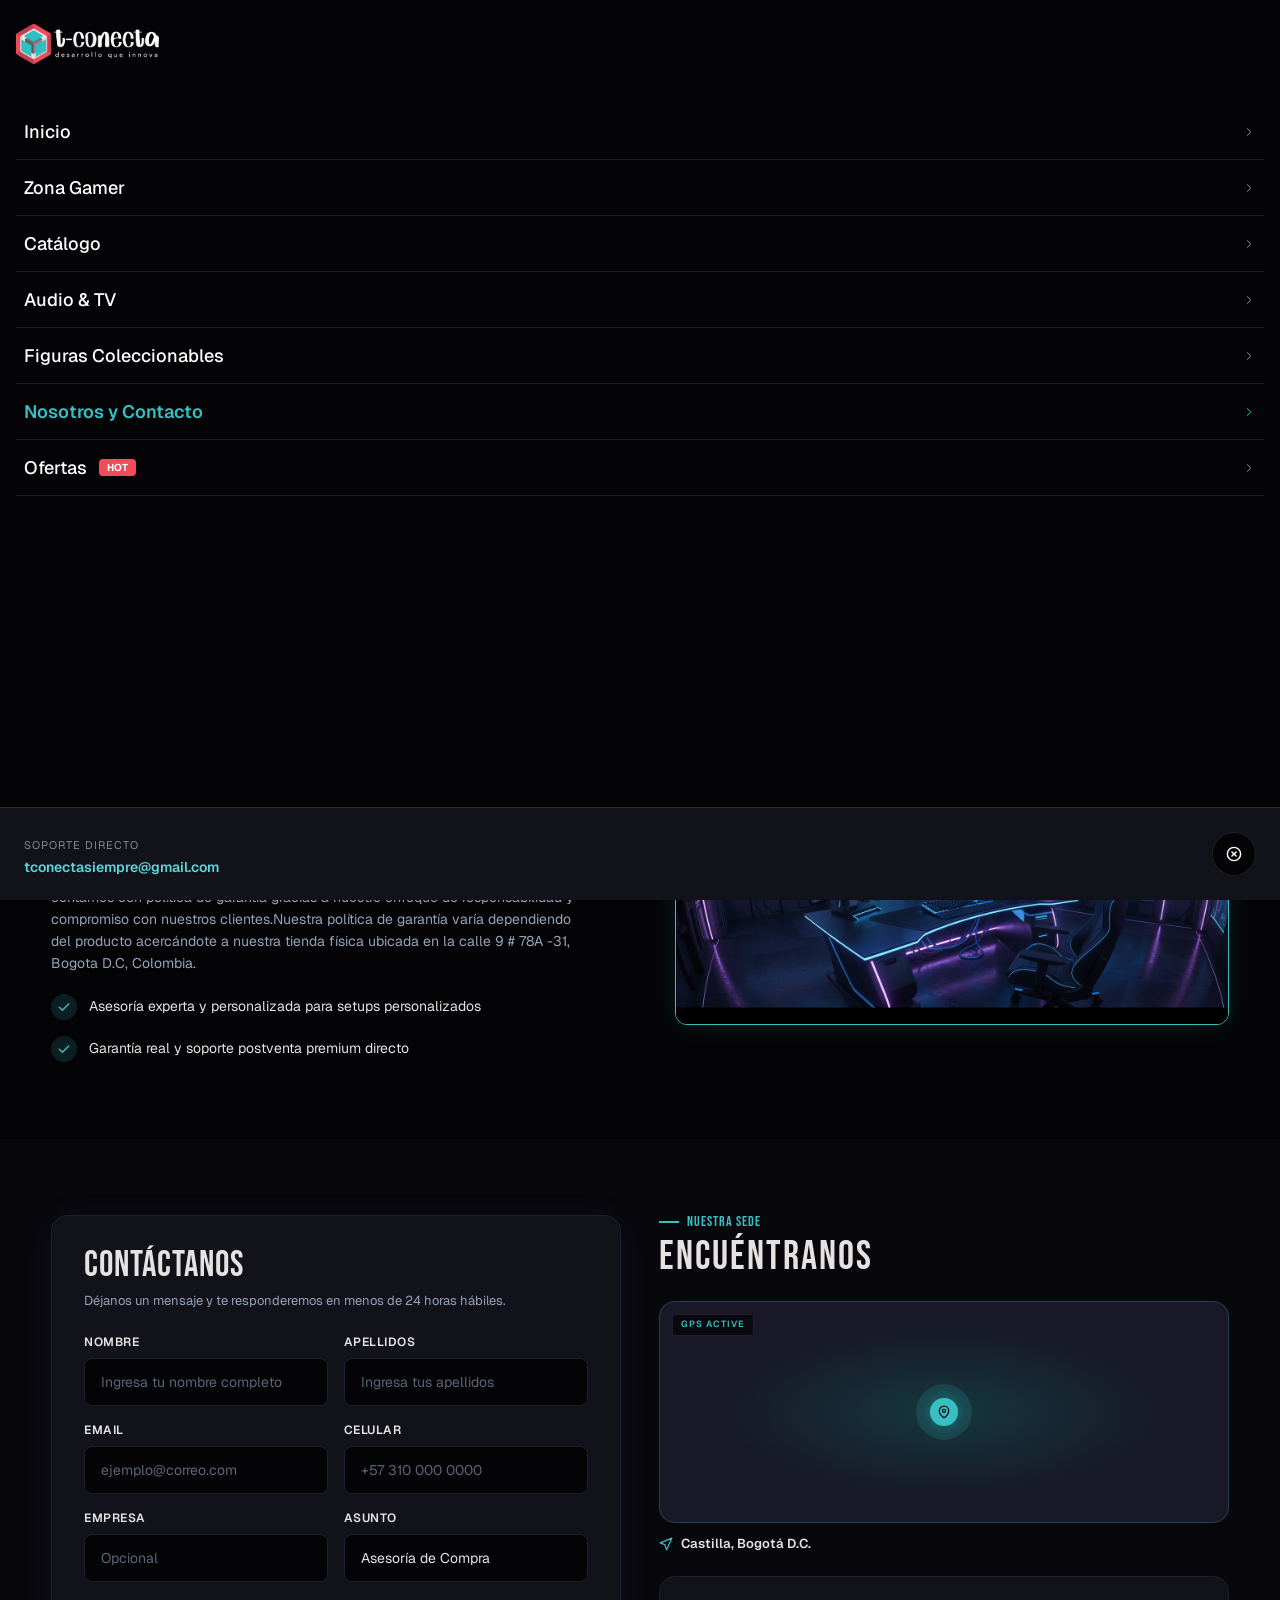
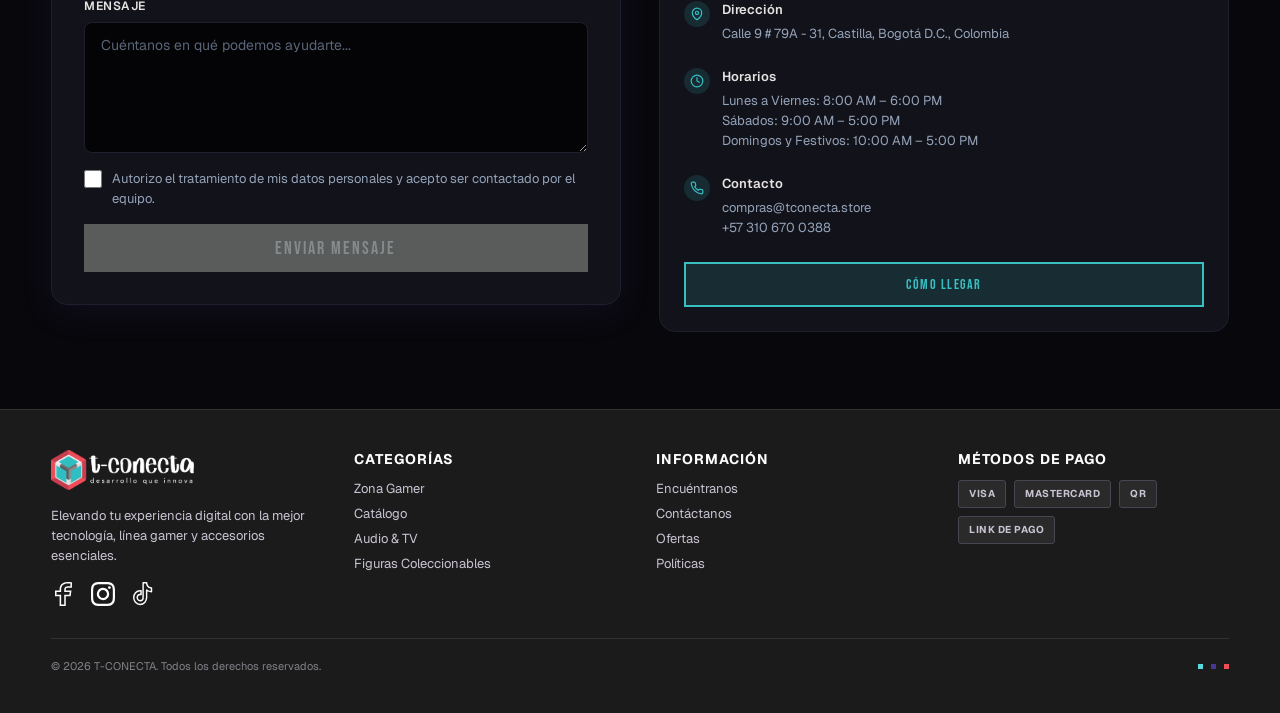
==== nosotros.html @ dd7cad50 "Publicación uno de site" ====
<!DOCTYPE html>
<html lang="es">
<head>
<meta charset="utf-8">
<meta name="viewport" content="width=device-width, initial-scale=1">
<title>Nosotros y Contacto · T-Conecta</title>
<meta name="description" content="Conócenos y escríbenos. Tienda física en Castilla, Bogotá D.C. desde 2006.">
<link rel="preconnect" href="https://fonts.googleapis.com">
<link rel="preconnect" href="https://fonts.gstatic.com" crossorigin>
<link href="https://fonts.googleapis.com/css2?family=Bebas+Neue&family=Geist:wght@400..700&display=swap" rel="stylesheet">
<link rel="stylesheet" href="styles.css">
</head>
<body>
<div style="background:#040406;font-family:Geist,-apple-system,'Segoe UI',Roboto,'Helvetica Neue',Arial,sans-serif;color:#FEFEFE;min-height:100vh;overflow-x:clip">

  <header style="position:sticky;top:0;z-index:60;display:flex;flex-direction:row;justify-content:space-between;align-items:center;gap:24px;padding:16px clamp(16px,4vw,80px);background:rgba(53,53,52,0.2);backdrop-filter:blur(12px);-webkit-backdrop-filter:blur(12px);border-bottom:1px solid #484551;animation:tcDropIn .55s cubic-bezier(.22,.9,.28,1)">
    <button class="tc-mob" id="menu-open" aria-label="Abrir menú" style="display:flex;align-items:center;justify-content:center;width:44px;height:44px;margin-left:-12px;background:none;border:0;color:#FEFEFE;cursor:pointer;flex-shrink:0">
      <svg width="20" height="20" viewBox="0 0 20 20" fill="none" stroke="currentColor" stroke-width="1.6" stroke-linecap="round"><path d="M3.33 5h13.34M3.33 10h13.34M3.33 15h13.34"></path></svg>
    </button>
    <a href="index.html" style="display:block;flex-shrink:0"><img src="assets/logo-h.png" alt="T-Conecta" style="display:block;width:143px;height:auto"></a>
    <nav class="tc-desk" style="flex-direction:row;gap:24px;align-items:center;flex:1;justify-content:center;font-size:14px">
      <a href="index.html" class="nav-link" style="color:#888896">Inicio</a>
      <a href="#" class="nav-link" style="color:#888896">Zona Gamer</a>
      <a href="#" class="nav-link" style="color:#888896">Catálogo</a>
      <a href="#" class="nav-link" style="color:#888896">Audio &amp; TV</a>
      <a href="#" class="nav-link" style="color:#888896">Figuras Coleccionables</a>
      <a href="#top" style="color:#37BFC2;font-weight:600">Nosotros y Contacto</a>
      <a href="#" style="display:flex;flex-direction:row;gap:6px;align-items:center;color:#F04D5A;font-weight:600;cursor:pointer" class="nav-link">Ofertas<span style="display:inline-flex;padding:2px 6px;border-radius:4px;background:#F04D5A;color:#FEFEFE;font-size:10px;font-weight:700;line-height:1">HOT</span></a>
    </nav>
    <span class="tc-mob" style="display:inline-flex;padding:4px 10px;border-radius:6px;background:#F04D5A;align-items:center;flex-shrink:0;font-size:11px;font-weight:700;line-height:1;color:#FEFEFE">OFERTAS HOT</span>
    <div class="tc-desk" style="flex-direction:row;gap:20px;align-items:center;flex-shrink:0;color:#FEFEFE">
      <a href="#" aria-label="Facebook" style="display:flex;align-items:center;justify-content:center;width:20px;height:20px"><img src="assets/ico-facebook.svg" alt="" style="width:100%;height:100%;object-fit:contain"></a>
      <a href="#" aria-label="Instagram" style="display:flex;align-items:center;justify-content:center;width:20px;height:20px"><img src="assets/ico-instagram.svg" alt="" style="width:100%;height:100%;object-fit:contain"></a>
      <a href="#" aria-label="TikTok" style="display:flex;align-items:center;justify-content:center;width:20px;height:20px"><img src="assets/ico-tiktok.svg" alt="" style="width:100%;height:100%;object-fit:contain"></a>
      <a href="#" aria-label="Carrito" style="display:flex;align-items:center;justify-content:center;width:20px;height:20px"><img src="assets/ico-carrito.svg" alt="" style="width:100%;height:100%;object-fit:contain"></a>
    </div>
  </header>

  
    <div id="mobile-menu" hidden style="position:fixed;inset:0;z-index:90;background:#040406;display:flex;flex-direction:column;justify-content:space-between;overflow-y:auto">
      <div style="display:flex;flex-direction:column;gap:20px">
        <div style="display:flex;flex-direction:row;padding:24px 16px 12px;justify-content:space-between;align-items:center">
          <img src="assets/logo-h.png" alt="T-Conecta" style="display:block;width:143px;height:auto">
        </div>
        <nav style="display:flex;flex-direction:column;padding:8px 16px">
                    <a href="index.html" data-menu-close style="display:flex;flex-direction:row;padding:16px 8px;justify-content:space-between;align-items:center;border-bottom:1px solid rgba(255,255,255,0.102);font-size:18px;min-height:44px;box-sizing:border-box;color:#FEFEFE;font-weight:500;">Inicio<svg width="14" height="14" viewBox="0 0 14 14" fill="none" stroke="#858A8C" stroke-width="1" stroke-linecap="round" stroke-linejoin="round"><path d="M5.25 3.5 8.75 7l-3.5 3.5"></path></svg></a>
          <a href="#" data-menu-close style="display:flex;flex-direction:row;padding:16px 8px;justify-content:space-between;align-items:center;border-bottom:1px solid rgba(255,255,255,0.102);font-size:18px;min-height:44px;box-sizing:border-box;color:#FEFEFE;font-weight:500;">Zona Gamer<svg width="14" height="14" viewBox="0 0 14 14" fill="none" stroke="#858A8C" stroke-width="1" stroke-linecap="round" stroke-linejoin="round"><path d="M5.25 3.5 8.75 7l-3.5 3.5"></path></svg></a>
          <a href="#" data-menu-close style="display:flex;flex-direction:row;padding:16px 8px;justify-content:space-between;align-items:center;border-bottom:1px solid rgba(255,255,255,0.102);font-size:18px;min-height:44px;box-sizing:border-box;color:#FEFEFE;font-weight:500;">Catálogo<svg width="14" height="14" viewBox="0 0 14 14" fill="none" stroke="#858A8C" stroke-width="1" stroke-linecap="round" stroke-linejoin="round"><path d="M5.25 3.5 8.75 7l-3.5 3.5"></path></svg></a>
          <a href="#" data-menu-close style="display:flex;flex-direction:row;padding:16px 8px;justify-content:space-between;align-items:center;border-bottom:1px solid rgba(255,255,255,0.102);font-size:18px;min-height:44px;box-sizing:border-box;color:#FEFEFE;font-weight:500;">Audio &amp; TV<svg width="14" height="14" viewBox="0 0 14 14" fill="none" stroke="#858A8C" stroke-width="1" stroke-linecap="round" stroke-linejoin="round"><path d="M5.25 3.5 8.75 7l-3.5 3.5"></path></svg></a>
          <a href="#" data-menu-close style="display:flex;flex-direction:row;padding:16px 8px;justify-content:space-between;align-items:center;border-bottom:1px solid rgba(255,255,255,0.102);font-size:18px;min-height:44px;box-sizing:border-box;color:#FEFEFE;font-weight:500;">Figuras Coleccionables<svg width="14" height="14" viewBox="0 0 14 14" fill="none" stroke="#858A8C" stroke-width="1" stroke-linecap="round" stroke-linejoin="round"><path d="M5.25 3.5 8.75 7l-3.5 3.5"></path></svg></a>
          <a href="#top" data-menu-close style="display:flex;flex-direction:row;padding:16px 8px;justify-content:space-between;align-items:center;border-bottom:1px solid rgba(255,255,255,0.102);font-size:18px;min-height:44px;box-sizing:border-box;color:#37BFC2;font-weight:600;">Nosotros y Contacto<svg width="14" height="14" viewBox="0 0 14 14" fill="none" stroke="#37BFC2" stroke-width="1" stroke-linecap="round" stroke-linejoin="round"><path d="M5.25 3.5 8.75 7l-3.5 3.5"></path></svg></a>
          <a href="#" style="display:flex;flex-direction:row;padding:16px 8px;justify-content:space-between;align-items:center;border-bottom:1px solid rgba(255,255,255,0.102);min-height:44px;box-sizing:border-box">
            <span style="display:flex;flex-direction:row;gap:12px;align-items:center"><span style="color:#FEFEFE;font-size:18px;font-weight:500">Ofertas</span><span style="display:inline-flex;padding:2px 8px;border-radius:4px;background:#F04D5A;color:#FEFEFE;font-size:10px;font-weight:700;line-height:1.3">HOT</span></span>
            <svg width="14" height="14" viewBox="0 0 14 14" fill="none" stroke="#858A8C" stroke-width="1" stroke-linecap="round" stroke-linejoin="round"><path d="M5.25 3.5 8.75 7l-3.5 3.5"></path></svg>
          </a>
        </nav>
      </div>
      <div style="position:sticky;bottom:0;z-index:2;display:flex;flex-direction:row;gap:20px;padding:24px;justify-content:space-between;align-items:flex-end;background:#12121A;border-top:1px solid rgba(255,255,255,0.102)">
        <div style="display:flex;flex-direction:column;gap:6px;min-width:0">
          <span style="font-size:11px;letter-spacing:1px;color:#858A8C;text-transform:uppercase">Soporte directo</span>
          <a href="mailto:tconectasiempre@gmail.com" style="font-size:14px;font-weight:600">tconectasiempre@gmail.com</a>
        </div>
        <button data-menu-close aria-label="Cerrar menú" style="width:44px;height:44px;display:flex;align-items:center;justify-content:center;border-radius:999px;background:#040406;border:1px solid rgba(255,255,255,0.102);color:#FEFEFE;cursor:pointer;flex-shrink:0">
          <svg width="16" height="16" viewBox="0 0 14 14" fill="none" stroke="currentColor" stroke-width="1.25" stroke-linecap="round"><circle cx="7" cy="7" r="5.8"></circle><path d="M5.2 5.2l3.6 3.6M8.8 5.2l-3.6 3.6"></path></svg>
        </button>
      </div>
    </div>
  

  <section id="top" style="position:relative;overflow:hidden;display:flex;align-items:center;justify-content:center;min-height:clamp(320px,45vw,520px);isolation:isolate">
    <canvas id="hero-canvas" style="position:absolute;inset:0;width:100%;height:100%;display:block;z-index:0;pointer-events:none"></canvas>
    <div style="position:absolute;inset:0;z-index:1;background:radial-gradient(closest-side,rgba(19,19,19,0) 0%,rgba(19,19,19,0.4) 60%,#131313 100%);pointer-events:none"></div>
    <div style="position:absolute;inset:0;z-index:1;background:linear-gradient(0deg,#131313 0%,rgba(19,19,19,0) 50%,rgba(19,19,19,0.5) 100%);pointer-events:none"></div>
    <div style="position:relative;z-index:2;width:100%;max-width:1120px;box-sizing:border-box;padding:clamp(56px,10vw,120px) clamp(16px,4vw,80px);display:flex;flex-direction:column;gap:16px;align-items:center;text-align:center">
      <h1 style="margin:0;font-family:'Bebas Neue',sans-serif;font-weight:400;font-size:clamp(48px,8vw,96px);line-height:0.95;letter-spacing:2px;color:#E5E2E1">NOSOTROS</h1>
      <p style="margin:0;font-family:'Bebas Neue',sans-serif;font-size:clamp(16px,2vw,24px);letter-spacing:2px;color:#59D9DC;line-height:1.2;text-transform:uppercase">Decodificando el futuro de la interacción digital</p>
      <p style="margin:0;font-size:clamp(14px,1.4vw,16px);line-height:1.6;color:#E5E2E1;max-width:60ch;text-wrap:pretty">Conectamos tu pasión con la tecnología. Hardware premium, periféricos de alto rendimiento y coleccionables diseñados para llevar tu setup al siguiente nivel.</p>
    </div>
  </section>

  <section style="max-width:1440px;margin:0 auto;box-sizing:border-box;padding:clamp(40px,6vw,80px) clamp(16px,4vw,80px);display:flex;flex-direction:row;flex-wrap:wrap;gap:clamp(24px,4vw,56px);align-items:center">
    <div style="flex:1 1 340px;min-width:0;display:flex;flex-direction:column;gap:20px;align-items:flex-start">
      <span style="display:flex;flex-direction:row;gap:8px;align-items:center"><span style="width:20px;height:2px;background:#37BFC2"></span><span style="font-family:'Bebas Neue',sans-serif;font-size:16px;letter-spacing:2px;color:#37BFC2;line-height:1">MISIÓN &amp; TRAYECTORIA</span></span>
      <h2 style="margin:0;font-family:'Bebas Neue',sans-serif;font-weight:400;font-size:clamp(36px,4.5vw,52px);letter-spacing:1px;color:#E5E2E1;line-height:1">ACERCA DE NOSOTROS</h2>
      <p style="margin:0;font-size:14px;line-height:22px;color:#94A3B8;max-width:60ch;text-wrap:pretty">Estamos desde el 2006 en nuestra tienda física, comercializando productos de tecnología de alta gama y estándar innovando constantemente de acuerdo con la tendencia del mercado y necesidades de las personas.</p>
      <p style="margin:0;font-size:14px;line-height:22px;color:#94A3B8;max-width:60ch;text-wrap:pretty">Somos un equipo comprometido con la calidad de los productos y por ello contamos con política de garantía gracias a nuestro enfoque de responsabilidad y compromiso con nuestros clientes.<span style="white-space: pre-wrap;">Nuestra política de garantía varía dependiendo del producto acercándote a nuestra tienda física ubicada en la calle 9 # 78A -31, Bogota D.C, Colombia.</span></p>
      <div style="display:flex;flex-direction:column;gap:16px;width:100%">
                  <div style="display:flex;flex-direction:row;gap:12px;align-items:center">
            <span style="width:26px;height:26px;border-radius:100px;background:rgba(55,191,194,0.149);display:flex;align-items:center;justify-content:center;flex-shrink:0"><svg width="14" height="14" viewBox="0 0 14 14" fill="none" stroke="#37BFC2" stroke-width="1.4" stroke-linecap="round" stroke-linejoin="round"><path d="M2.33 7.2 5.4 10.3l6.27-6.4"></path></svg></span>
            <span style="font-size:14px;line-height:1.4;color:#E5E2E1">Asesoría experta y personalizada para setups personalizados</span>
          </div>
          <div style="display:flex;flex-direction:row;gap:12px;align-items:center">
            <span style="width:26px;height:26px;border-radius:100px;background:rgba(55,191,194,0.149);display:flex;align-items:center;justify-content:center;flex-shrink:0"><svg width="14" height="14" viewBox="0 0 14 14" fill="none" stroke="#37BFC2" stroke-width="1.4" stroke-linecap="round" stroke-linejoin="round"><path d="M2.33 7.2 5.4 10.3l6.27-6.4"></path></svg></span>
            <span style="font-size:14px;line-height:1.4;color:#E5E2E1">Garantía real y soporte postventa premium directo</span>
          </div>
      </div>
    </div>
    <div style="flex:1 1 320px;min-width:0;position:relative;border-radius:12px;overflow:hidden;background:#12121A;border:1px solid #37BFC2;box-shadow:0 0 24px 0 rgba(55,191,194,0.149)">
      <img src="assets/tienda.png" alt="Tienda física T-Conecta" style="display:block;width:100%;height:100%;min-height:200px;object-fit:cover">
      <span style="position:absolute;left:16px;top:16px;padding:4px 12px;border-radius:4px;background:rgba(0,0,0,0.698);border:1px solid #37BFC2;font-family:'Bebas Neue',sans-serif;font-size:12px;letter-spacing:1px;color:#37BFC2;line-height:1.2">SYS_OPERATIONAL: 100%</span>
    </div>
  </section>

  <section id="contacto" style="background:#08080C">
    <div style="max-width:1440px;margin:0 auto;box-sizing:border-box;padding:clamp(40px,6vw,80px) clamp(16px,4vw,80px);display:grid;grid-template-columns:repeat(auto-fit,minmax(340px,1fr));gap:clamp(24px,3vw,48px);align-items:start">

      <div style="border-radius:16px;background:#12121A;border:1px solid #1E1E2F;box-shadow:0 8px 32px 0 rgba(70,55,148,0.1216);padding:clamp(20px,3vw,32px);display:flex;flex-direction:column;gap:24px;box-sizing:border-box">
        <div style="display:flex;flex-direction:column;gap:8px">
          <h2 style="margin:0;font-family:'Bebas Neue',sans-serif;font-weight:400;font-size:clamp(28px,3vw,36px);letter-spacing:1px;color:#E5E2E1;line-height:1">CONTÁCTANOS</h2>
          <p style="margin:0;font-size:13px;line-height:18px;color:#94A3B8">Déjanos un mensaje y te responderemos en menos de 24 horas hábiles.</p>
        </div>
        <form id="contact-form" action="enviar.php" method="post" novalidate style="display:flex;flex-direction:column;gap:16px">
          <div style="display:grid;grid-template-columns:repeat(auto-fit,minmax(200px,1fr));gap:16px">
            <label style="display:flex;flex-direction:column;gap:8px"><span style="font-size:12px;font-weight:600;letter-spacing:0.5px;color:#E5E2E1">NOMBRE</span><input class="tc-field" name="nombre" type="text" required="required" placeholder="Ingresa tu nombre completo" style="height:48px;border-radius:8px;background:#040406;border:1px solid #1E1E2F;padding:12px 16px;font-family:inherit;font-size:14px;color:#E5E2E1;box-sizing:border-box"></label>
            <label style="display:flex;flex-direction:column;gap:8px"><span style="font-size:12px;font-weight:600;letter-spacing:0.5px;color:#E5E2E1">APELLIDOS</span><input class="tc-field" name="apellidos" type="text" required="required" placeholder="Ingresa tus apellidos" style="height:48px;border-radius:8px;background:#040406;border:1px solid #1E1E2F;padding:12px 16px;font-family:inherit;font-size:14px;color:#E5E2E1;box-sizing:border-box"></label>
            <label style="display:flex;flex-direction:column;gap:8px"><span style="font-size:12px;font-weight:600;letter-spacing:0.5px;color:#E5E2E1">EMAIL</span><input class="tc-field" name="email" type="email" required="required" placeholder="ejemplo@correo.com" style="height:48px;border-radius:8px;background:#040406;border:1px solid #1E1E2F;padding:12px 16px;font-family:inherit;font-size:14px;color:#E5E2E1;box-sizing:border-box"></label>
            <label style="display:flex;flex-direction:column;gap:8px"><span style="font-size:12px;font-weight:600;letter-spacing:0.5px;color:#E5E2E1">CELULAR</span><input class="tc-field" name="celular" type="tel" placeholder="+57 310 000 0000" style="height:48px;border-radius:8px;background:#040406;border:1px solid #1E1E2F;padding:12px 16px;font-family:inherit;font-size:14px;color:#E5E2E1;box-sizing:border-box"></label>
            <label style="display:flex;flex-direction:column;gap:8px"><span style="font-size:12px;font-weight:600;letter-spacing:0.5px;color:#E5E2E1">EMPRESA</span><input class="tc-field" name="empresa" type="text" placeholder="Opcional" style="height:48px;border-radius:8px;background:#040406;border:1px solid #1E1E2F;padding:12px 16px;font-family:inherit;font-size:14px;color:#E5E2E1;box-sizing:border-box"></label>
            <label style="display:flex;flex-direction:column;gap:8px"><span style="font-size:12px;font-weight:600;letter-spacing:0.5px;color:#E5E2E1">ASUNTO</span>
              <select class="tc-field" name="asunto" style="height:48px;border-radius:8px;background:#040406;border:1px solid #1E1E2F;padding:12px 16px;font-family:inherit;font-size:14px;color:#E5E2E1;box-sizing:border-box;appearance:none">
                <option>Asesoría de Compra</option>
                <option>Garantía y Postventa</option>
                <option>Cotización Empresarial</option>
                <option>Estado de mi pedido</option>
                <option>Otro</option>
              </select>
            </label>
          </div>
          <label style="display:flex;flex-direction:column;gap:8px"><span style="font-size:12px;font-weight:600;letter-spacing:0.5px;color:#E5E2E1">MENSAJE</span><textarea class="tc-field" name="mensaje" rows="5" required="required" placeholder="Cuéntanos en qué podemos ayudarte..." style="border-radius:8px;background:#040406;border:1px solid #1E1E2F;padding:12px 16px;font-family:inherit;font-size:14px;line-height:1.5;color:#E5E2E1;resize:vertical;box-sizing:border-box"></textarea></label>
          <input type="text" name="website" tabindex="-1" autocomplete="off" aria-hidden="true" style="position:absolute;left:-9999px;width:1px;height:1px;opacity:0">
          <label style="display:flex;flex-direction:row;gap:10px;align-items:flex-start;cursor:pointer">
            <input type="checkbox" name="autorizacion" id="autorizacion" style="width:18px;height:18px;margin:1px 0 0;accent-color:#59D9DC;flex-shrink:0;cursor:pointer">
            <span style="font-size:13px;line-height:1.5;color:#94A3B8">Autorizo el tratamiento de mis datos personales y acepto ser contactado por el equipo.</span>
          </label>
          <button type="submit" id="submit-btn" disabled style="min-height:48px;border-radius:0;border:0;font-family:'Bebas Neue',sans-serif;font-size:18px;letter-spacing:2px;transition:background .25s ease,color .25s ease,box-shadow .25s ease;background:#5A5C5C;color:#858A8C;cursor:not-allowed">ENVIAR MENSAJE</button>
          
            <p id="form-status" hidden style="margin:0;font-size:13px;line-height:1.5;color:#37BFC2"></p>
          
        </form>
      </div>

      <div style="display:flex;flex-direction:column;gap:24px">
        <div style="display:flex;flex-direction:column;gap:8px">
          <span style="display:flex;flex-direction:row;gap:8px;align-items:center"><span style="width:20px;height:2px;background:#37BFC2"></span><span style="font-family:'Bebas Neue',sans-serif;font-size:14px;letter-spacing:1px;color:#37BFC2;line-height:1">NUESTRA SEDE</span></span>
          <h2 style="margin:0;font-family:'Bebas Neue',sans-serif;font-weight:400;font-size:clamp(32px,3.5vw,40px);letter-spacing:2px;color:#E5E2E1;line-height:1">ENCUÉNTRANOS</h2>
        </div>
        <div style="display:flex;flex-direction:column;gap:12px">
          <div style="position:relative;height:220px;border-radius:16px;overflow:hidden;background:#181826;border:1px solid rgba(55,191,194,0.251);display:flex;align-items:center;justify-content:center">
            <div style="position:absolute;inset:0;opacity:0.15;background:radial-gradient(50% 50% at 50% 50%, #00E5CC 0%, rgba(0,0,0,0) 80%)"></div>
            <span style="position:relative;width:56px;height:56px;border-radius:28px;background:rgba(55,191,194,0.149);display:flex;align-items:center;justify-content:center">
              <span style="width:28px;height:28px;border-radius:14px;background:#37BFC2;box-shadow:0 0 12px 0 rgba(0,229,204,0.302);display:flex;align-items:center;justify-content:center"><svg width="14" height="14" viewBox="0 0 14 14" fill="none" stroke="#08080C" stroke-width="1.2" stroke-linecap="round" stroke-linejoin="round"><path d="M11.67 5.83c0 4.09-4.67 7-4.67 7s-4.67-2.91-4.67-7a4.67 4.67 0 1 1 9.34 0Z"></path><circle cx="7" cy="5.83" r="1.6"></circle></svg></span>
            </span>
            <span style="position:absolute;left:12px;top:12px;padding:4px 8px;border-radius:4px;background:rgba(8,8,12,0.902);border:1px solid #1E1E2F;font-size:9px;font-weight:600;letter-spacing:1px;color:#37BFC2;line-height:1.3">GPS ACTIVE</span>
          </div>
          <span style="display:flex;flex-direction:row;gap:8px;align-items:center"><svg width="14" height="14" viewBox="0 0 14 14" fill="none" stroke="#37BFC2" stroke-width="1.2" stroke-linecap="round" stroke-linejoin="round"><path d="m12.83 1.17-5.25 11.66-1.75-5.25-4.66-1.75 11.66-4.66Z"></path></svg><span style="font-size:13px;font-weight:600;color:#E5E2E1">Castilla, Bogotá D.C.</span></span>
        </div>
        <div style="border-radius:16px;background:#12121A;border:1px solid #1E1E2F;padding:24px;display:flex;flex-direction:column;gap:24px;box-sizing:border-box">
                      <div style="display:flex;flex-direction:row;gap:12px;align-items:flex-start">
              <span style="width:26px;height:26px;border-radius:100px;background:rgba(55,191,194,0.149);display:flex;align-items:center;justify-content:center;flex-shrink:0"><svg width="14" height="14" viewBox="0 0 14 14" fill="none" stroke="#37BFC2" stroke-width="1.2" stroke-linecap="round" stroke-linejoin="round"><path d="M11.67 5.83c0 4.09-4.67 7-4.67 7s-4.67-2.91-4.67-7a4.67 4.67 0 1 1 9.34 0Z"></path><path d="M8.6 5.83a1.6 1.6 0 1 1-3.2 0 1.6 1.6 0 0 1 3.2 0Z"></path></svg></span>
              <span style="display:flex;flex-direction:column;gap:6px;min-width:0">
                <span style="font-size:13px;font-weight:600;color:#E5E2E1">Dirección</span>
                <span style="font-size:13px;line-height:20px;color:#94A3B8;white-space:pre-line">Calle 9 # 79A - 31, Castilla, Bogotá D.C., Colombia</span>
              </span>
            </div>
            <div style="display:flex;flex-direction:row;gap:12px;align-items:flex-start">
              <span style="width:26px;height:26px;border-radius:100px;background:rgba(55,191,194,0.149);display:flex;align-items:center;justify-content:center;flex-shrink:0"><svg width="14" height="14" viewBox="0 0 14 14" fill="none" stroke="#37BFC2" stroke-width="1.2" stroke-linecap="round" stroke-linejoin="round"><path d="M7 12.8A5.8 5.8 0 1 0 7 1.2a5.8 5.8 0 0 0 0 11.6Z"></path><path d="M7 3.5V7l2.3 1.2"></path></svg></span>
              <span style="display:flex;flex-direction:column;gap:6px;min-width:0">
                <span style="font-size:13px;font-weight:600;color:#E5E2E1">Horarios</span>
                <span style="font-size:13px;line-height:20px;color:#94A3B8;white-space:pre-line">Lunes a Viernes: 8:00 AM – 6:00 PM
Sábados: 9:00 AM – 5:00 PM
Domingos y Festivos: 10:00 AM – 5:00 PM</span>
              </span>
            </div>
            <div style="display:flex;flex-direction:row;gap:12px;align-items:flex-start">
              <span style="width:26px;height:26px;border-radius:100px;background:rgba(55,191,194,0.149);display:flex;align-items:center;justify-content:center;flex-shrink:0"><svg width="14" height="14" viewBox="0 0 14 14" fill="none" stroke="#37BFC2" stroke-width="1.2" stroke-linecap="round" stroke-linejoin="round"><path d="M12.83 9.87v1.75a1.17 1.17 0 0 1-1.27 1.17 11.55 11.55 0 0 1-5.04-1.79 11.38 11.38 0 0 1-3.5-3.5A11.55 11.55 0 0 1 1.23 2.44 1.17 1.17 0 0 1 2.4 1.17h1.75a1.17 1.17 0 0 1 1.17 1c.07.56.21 1.1.4 1.63a1.17 1.17 0 0 1-.26 1.23l-.74.74a9.33 9.33 0 0 0 3.5 3.5l.74-.74a1.17 1.17 0 0 1 1.23-.26c.53.2 1.08.33 1.63.4a1.17 1.17 0 0 1 1 1.2Z"></path></svg></span>
              <span style="display:flex;flex-direction:column;gap:6px;min-width:0">
                <span style="font-size:13px;font-weight:600;color:#E5E2E1">Contacto</span>
                <span style="font-size:13px;line-height:20px;color:#94A3B8;white-space:pre-line">compras@tconecta.store
+57 310 670 0388</span>
              </span>
            </div>
          <a href="https://maps.google.com/?q=Calle+9+%2379A-31,+Castilla,+Bogot%C3%A1" target="_blank" rel="noopener" style="display: flex; align-items: center; justify-content: center; min-height: 45px; border-radius: 0px; background: rgba(55,191,194,0.149); border: 2px solid #37BFC2; font-family: 'Bebas Neue',sans-serif; font-size: 14px; letter-spacing: 1.5px; color: #37BFC2; box-sizing: border-box">CÓMO LLEGAR</a>
        </div>
      </div>
    </div>
  </section>

  <footer style="background:#1C1B1B;border-top:1px solid rgba(255,255,255,0.102)">
    <div style="max-width:1440px;margin:0 auto;box-sizing:border-box;padding:40px clamp(16px,4vw,80px);display:flex;flex-direction:column;gap:32px">
      <div style="display:grid;grid-template-columns:repeat(auto-fit,minmax(220px,1fr));gap:32px">
        <div style="display:flex;flex-direction:column;gap:16px;align-items:flex-start">
          <img src="assets/logo-h.png" alt="T-Conecta" style="display:block;width:143px;height:auto">
          <p style="margin:0;font-size:13px;line-height:20px;color:#C9C4D3;max-width:38ch">Elevando tu experiencia digital con la mejor tecnología, línea gamer y accesorios esenciales.</p>
          <div style="display:flex;flex-direction:row;gap:16px;align-items:center">
            <a href="#" aria-label="Facebook" style="display:flex;align-items:center;justify-content:center;width:24px;height:24px"><img src="assets/ico-facebook.svg" alt="" style="width:100%;height:100%;object-fit:contain"></a>
            <a href="#" aria-label="Instagram" style="display:flex;align-items:center;justify-content:center;width:24px;height:24px"><img src="assets/ico-instagram.svg" alt="" style="width:100%;height:100%;object-fit:contain"></a>
            <a href="#" aria-label="TikTok" style="display:flex;align-items:center;justify-content:center;width:24px;height:24px"><img src="assets/ico-tiktok.svg" alt="" style="width:100%;height:100%;object-fit:contain"></a>
          </div>
        </div>
        <div style="display:flex;flex-direction:column;gap:12px">
          <h4 style="margin:0;font-size:14px;font-weight:700;letter-spacing:1px;text-transform:uppercase;color:#FEFEFE">Categorías</h4>
          <div style="display:flex;flex-direction:column;gap:8px">
            <a href="#" style="font-size:13px;color:#C9C4D3">Zona Gamer</a>
            <a href="#" style="font-size:13px;color:#C9C4D3">Catálogo</a>
            <a href="#" style="font-size:13px;color:#C9C4D3">Audio &amp; TV</a>
            <a href="#" style="font-size:13px;color:#C9C4D3">Figuras Coleccionables</a>
          </div>
        </div>
        <div style="display:flex;flex-direction:column;gap:12px">
          <h4 style="margin:0;font-size:14px;font-weight:700;letter-spacing:1px;text-transform:uppercase;color:#FEFEFE">Información</h4>
          <div style="display:flex;flex-direction:column;gap:8px">
            <a href="#top" style="font-size:13px;color:#C9C4D3">Encuéntranos</a>
            <a href="#contacto" style="font-size:13px;color:#C9C4D3">Contáctanos</a>
            <a href="#" style="font-size:13px;color:#C9C4D3">Ofertas</a>
            <a href="#" style="font-size:13px;color:#C9C4D3">Políticas</a>
          </div>
        </div>
        <div style="display:flex;flex-direction:column;gap:12px">
          <h4 style="margin:0;font-size:14px;font-weight:700;letter-spacing:1px;text-transform:uppercase;color:#FEFEFE">Métodos de pago</h4>
          <div style="display:flex;flex-direction:row;gap:8px;flex-wrap:wrap">
                          <span style="display:inline-flex;align-items:center;padding:6px 10px;border-radius:3px;border:1px solid #484551;background:#2A2A2A;font-size:10px;font-weight:700;letter-spacing:0.5px;color:#C9C4D3;line-height:1.4">VISA</span>
              <span style="display:inline-flex;align-items:center;padding:6px 10px;border-radius:3px;border:1px solid #484551;background:#2A2A2A;font-size:10px;font-weight:700;letter-spacing:0.5px;color:#C9C4D3;line-height:1.4">MASTERCARD</span>
              <span style="display:inline-flex;align-items:center;padding:6px 10px;border-radius:3px;border:1px solid #484551;background:#2A2A2A;font-size:10px;font-weight:700;letter-spacing:0.5px;color:#C9C4D3;line-height:1.4">QR</span>
              <span style="display:inline-flex;align-items:center;padding:6px 10px;border-radius:3px;border:1px solid #484551;background:#2A2A2A;font-size:10px;font-weight:700;letter-spacing:0.5px;color:#C9C4D3;line-height:1.4">LINK DE PAGO</span>
          </div>
        </div>
      </div>
      <div style="display:flex;flex-direction:row;flex-wrap:wrap;gap:12px;padding-top:20px;justify-content:space-between;align-items:center;border-top:1px solid rgba(255,255,255,0.102)">
        <span style="font-size:11px;color:rgba(201,196,211,0.6)">© 2026 T-CONECTA. Todos los derechos reservados.</span>
        <span style="display:flex;flex-direction:row;gap:8px;align-items:center"><span style="width:5px;height:5px;background:#59D9DC"></span><span style="width:5px;height:5px;background:#463794"></span><span style="width:5px;height:5px;background:#F04D5A"></span></span>
      </div>
    </div>
  </footer>

<script src="script.js" defer></script>
</body>
</html>
---- styles.css ----
/* T-Conecta — estilos globales */

body {
  margin: 0;
  background: #040404;
  -webkit-font-smoothing: antialiased;
}

a { color: #59D9DC; text-decoration: none; }
a:hover { color: #37BFC2; }

/* hover de la navegación principal */
.nav-link:hover { color: #37BFC2 !important; }

/* campos del formulario */
.tc-field::placeholder { color: #5A6577; }
.tc-field:focus { outline: none; border-color: #37BFC2; }

/* entrada del header */
@keyframes tcDropIn {
  from { opacity: 0; transform: translateY(-100%); }
  to   { opacity: 1; transform: translateY(0); }
}

@media (prefers-reduced-motion: reduce) {
  header { animation: none !important; }
}

/* visibilidad desktop / mobile */
.tc-desk { display: none; }

@media (max-width: 1023px) {
  #top.hero-home { height: auto !important; padding-bottom: 24px; }
  .tc-hero-img img { width: 100% !important; height: auto !important; }
}

@media (min-width: 1024px) {
  .tc-desk { display: flex; }
  .tc-mob { display: none !important; }

  .tc-hero-row {
    min-height: 600px;
    justify-content: flex-end !important;
  }

  .tc-hero-img {
    position: absolute;
    left: clamp(0px, 2vw, 40px);
    top: 0;
    width: 967px;
    height: 717px;
    max-width: none;
    flex: none !important;
    pointer-events: none;
  }

  .tc-hero-img img {
    width: 967px;
    height: 717px;
    object-fit: contain;
  }

  .tc-benefits {
    position: absolute;
    left: 50%;
    transform: translateX(-50%);
    bottom: 46px;
    width: 1280px;
    max-width: calc(100% - 32px);
  }
}
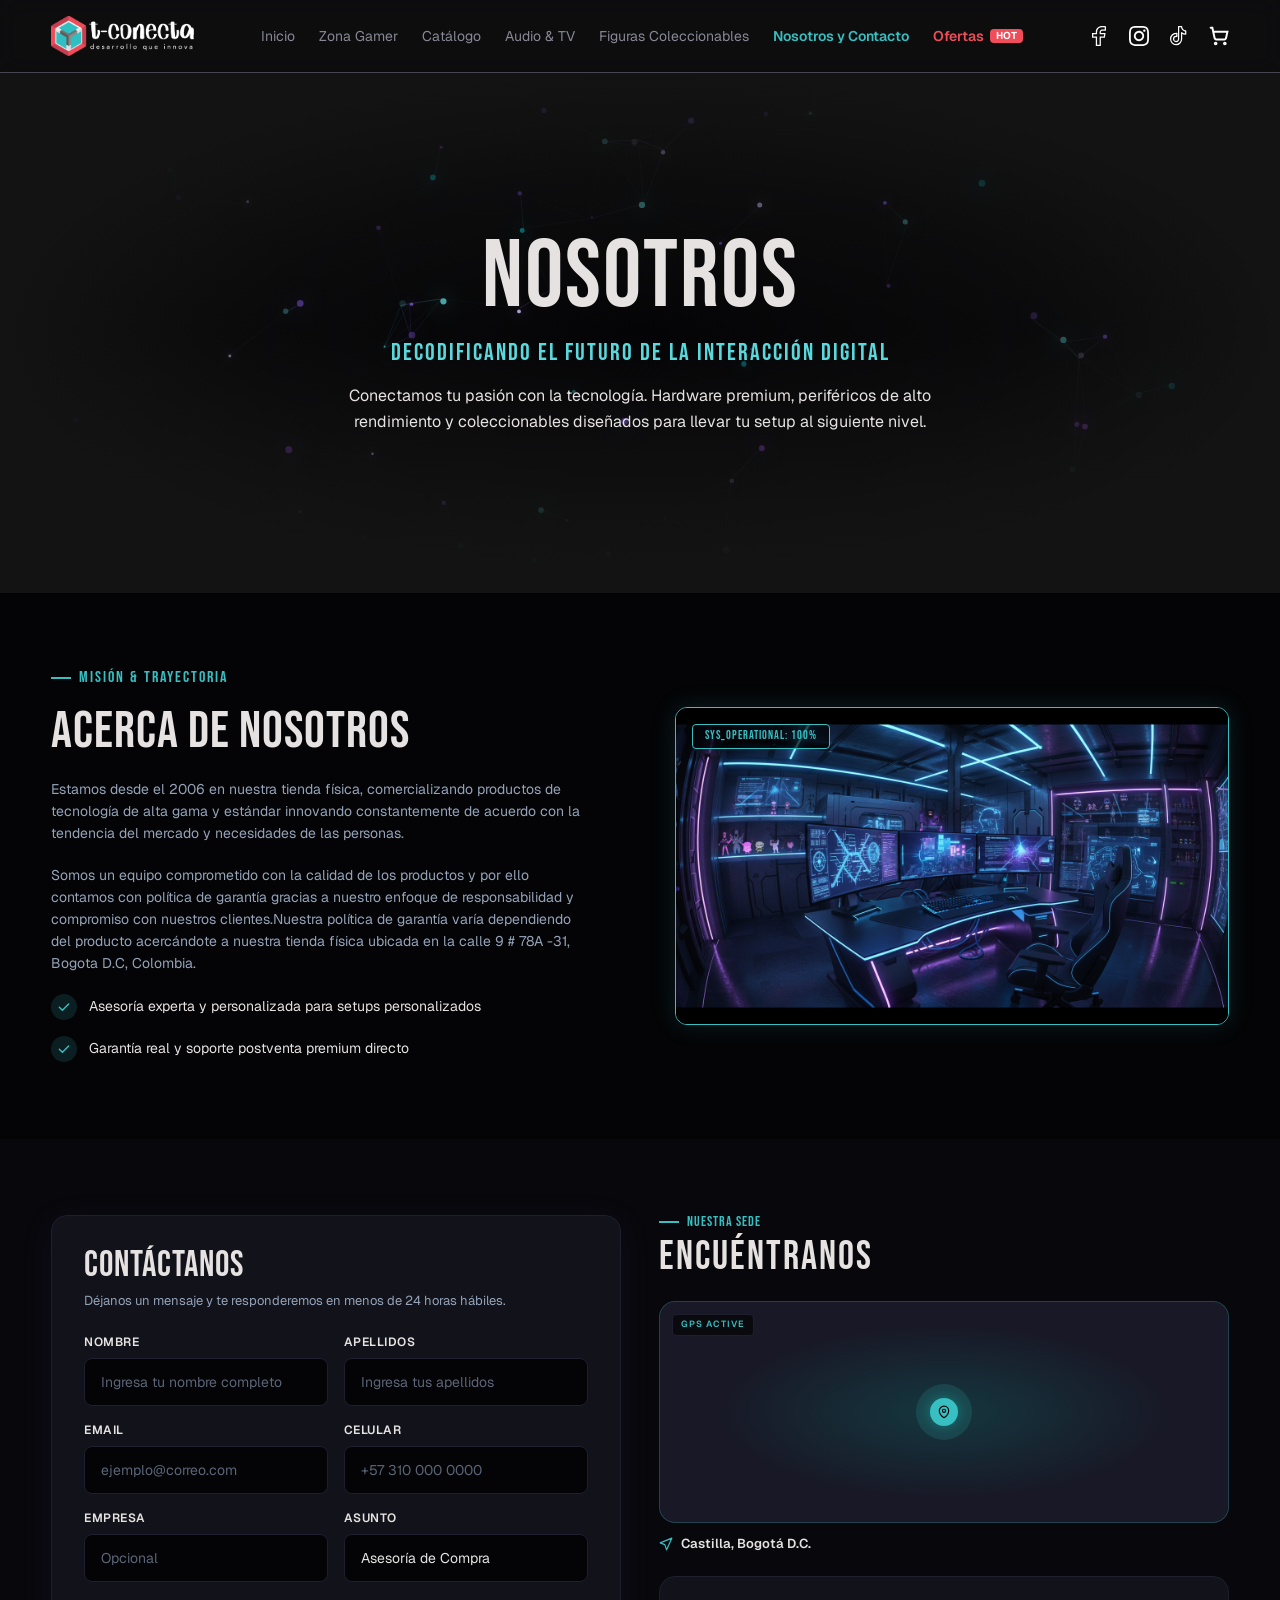
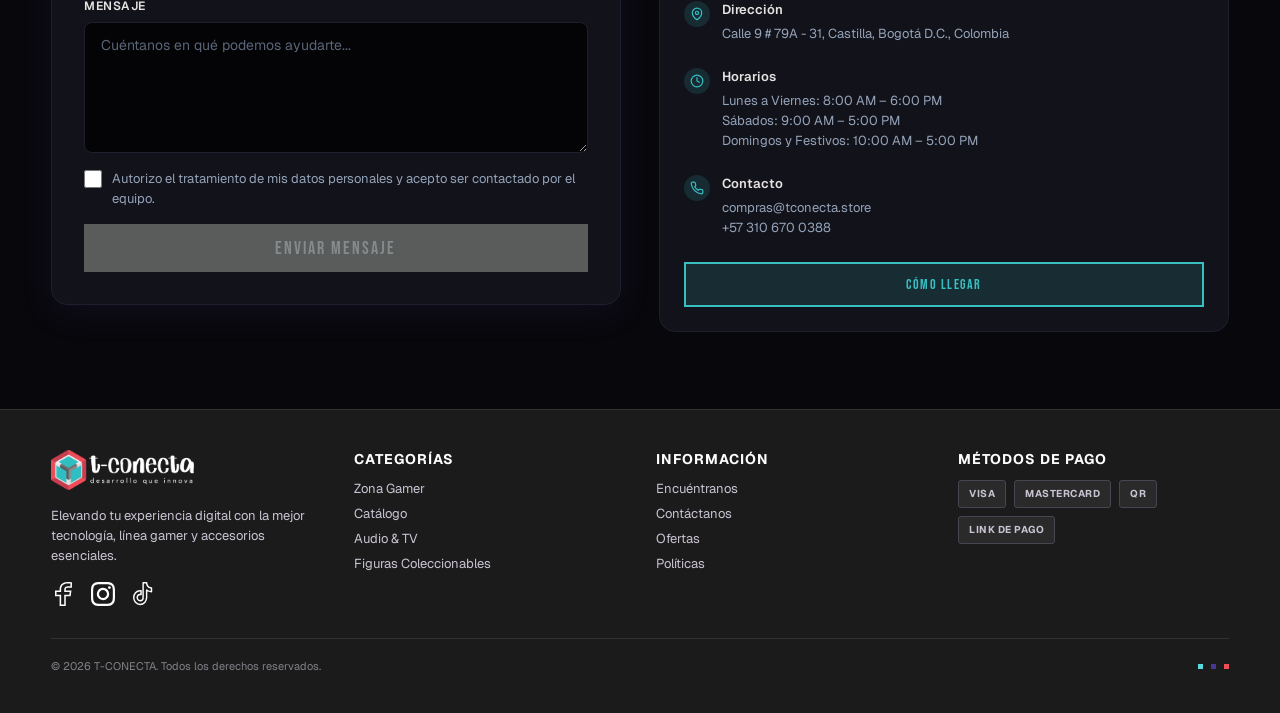
==== commit 5dc8c34d: "Update files" ====
--- a/nosotros.html
+++ b/nosotros.html
@@ -68,7 +68,7 @@
   
 
   <section id="top" style="position:relative;overflow:hidden;display:flex;align-items:center;justify-content:center;min-height:clamp(320px,45vw,520px);isolation:isolate">
-    <canvas id="hero-canvas" style="position:absolute;inset:0;width:100%;height:100%;display:block;z-index:0;pointer-events:none"></canvas>
+    <canvas id="hero-canvas" data-effect="particles" style="position:absolute;inset:0;width:100%;height:100%;display:block;z-index:0;pointer-events:none"></canvas>
     <div style="position:absolute;inset:0;z-index:1;background:radial-gradient(closest-side,rgba(19,19,19,0) 0%,rgba(19,19,19,0.4) 60%,#131313 100%);pointer-events:none"></div>
     <div style="position:absolute;inset:0;z-index:1;background:linear-gradient(0deg,#131313 0%,rgba(19,19,19,0) 50%,rgba(19,19,19,0.5) 100%);pointer-events:none"></div>
     <div style="position:relative;z-index:2;width:100%;max-width:1120px;box-sizing:border-box;padding:clamp(56px,10vw,120px) clamp(16px,4vw,80px);display:flex;flex-direction:column;gap:16px;align-items:center;text-align:center">
--- a/styles.css
+++ b/styles.css
@@ -5,6 +5,9 @@
   background: #040404;
   -webkit-font-smoothing: antialiased;
 }
+
+/* el atributo hidden debe ganar sobre los display en línea */
+[hidden] { display: none !important; }
 
 a { color: #59D9DC; text-decoration: none; }
 a:hover { color: #37BFC2; }
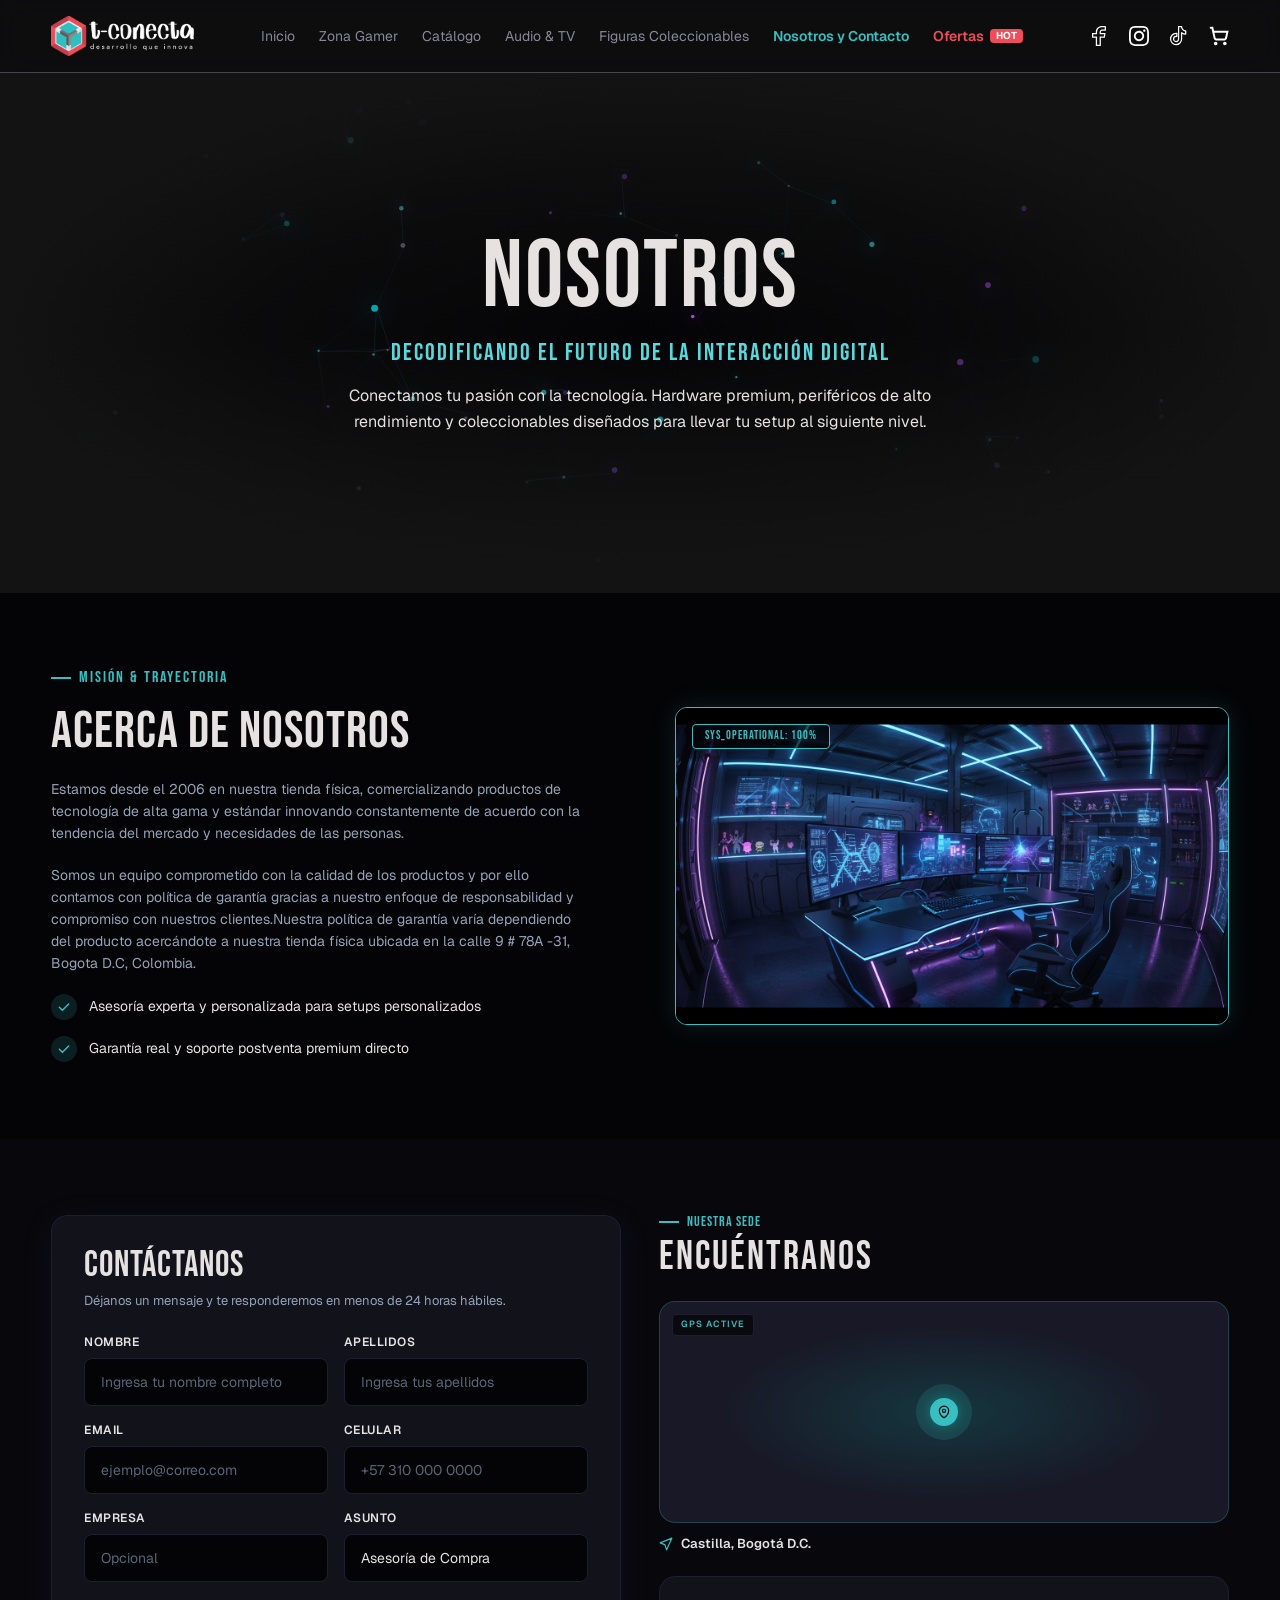
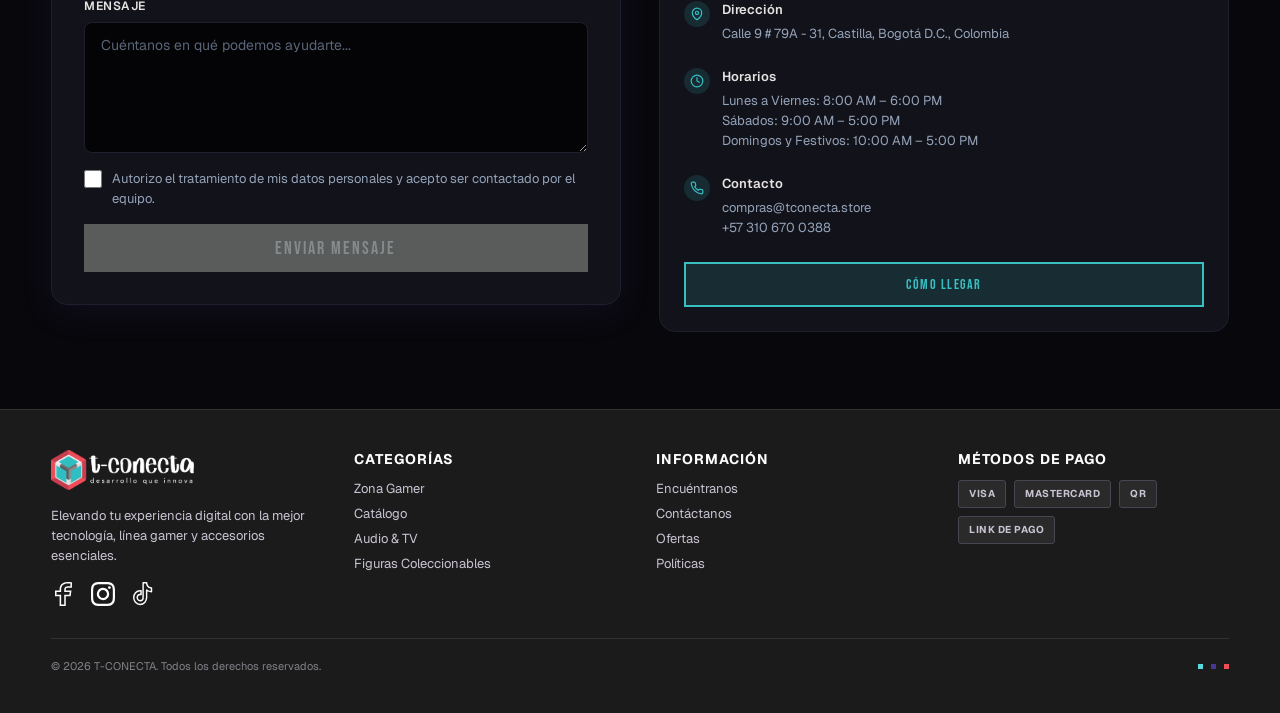
==== commit 564bf4fb: "Actualizacion de direccion y favicon" ====
--- a/nosotros.html
+++ b/nosotros.html
@@ -3,6 +3,8 @@
 <head>
 <meta charset="utf-8">
 <meta name="viewport" content="width=device-width, initial-scale=1">
+<link rel="icon" type="image/jpeg" href="assets/favicon.jpg">
+<link rel="apple-touch-icon" href="assets/favicon.jpg">
 <title>Nosotros y Contacto · T-Conecta</title>
 <meta name="description" content="Conócenos y escríbenos. Tienda física en Castilla, Bogotá D.C. desde 2006.">
 <link rel="preconnect" href="https://fonts.googleapis.com">
@@ -179,7 +181,7 @@
 +57 310 670 0388</span>
               </span>
             </div>
-          <a href="https://maps.google.com/?q=Calle+9+%2379A-31,+Castilla,+Bogot%C3%A1" target="_blank" rel="noopener" style="display: flex; align-items: center; justify-content: center; min-height: 45px; border-radius: 0px; background: rgba(55,191,194,0.149); border: 2px solid #37BFC2; font-family: 'Bebas Neue',sans-serif; font-size: 14px; letter-spacing: 1.5px; color: #37BFC2; box-sizing: border-box">CÓMO LLEGAR</a>
+          <a href="https://maps.google.com/?q=Calle+9+%2378a-31,+Bogot%C3%A1,+Colombia" target="_blank" rel="noopener" style="display: flex; align-items: center; justify-content: center; min-height: 45px; border-radius: 0px; background: rgba(55,191,194,0.149); border: 2px solid #37BFC2; font-family: 'Bebas Neue',sans-serif; font-size: 14px; letter-spacing: 1.5px; color: #37BFC2; box-sizing: border-box">CÓMO LLEGAR</a>
         </div>
       </div>
     </div>
--- a/styles.css
+++ b/styles.css
@@ -35,6 +35,26 @@
 @media (max-width: 1023px) {
   #top.hero-home { height: auto !important; padding-bottom: 24px; }
   .tc-hero-img img { width: 100% !important; height: auto !important; }
+
+  /* la diadema va full-bleed, sin márgenes laterales */
+  .tc-hero-img {
+    margin-left: calc(-1 * clamp(16px, 4vw, 80px));
+    margin-right: calc(-1 * clamp(16px, 4vw, 80px));
+    max-width: none !important;
+    width: calc(100% + 2 * clamp(16px, 4vw, 80px)) !important;
+    flex-basis: calc(100% + 2 * clamp(16px, 4vw, 80px)) !important;
+  }
+
+  /* los rayos ocupan solo el área de la diadema, detrás de ella */
+  #top.hero-home #hero-canvas {
+    top: clamp(24px, 5vw, 64px);
+    left: clamp(16px, 4vw, 80px);
+    right: clamp(16px, 4vw, 80px);
+    bottom: auto;
+    width: auto;
+    height: auto;
+    aspect-ratio: 967 / 717;
+  }
 }
 
 @media (min-width: 1024px) {
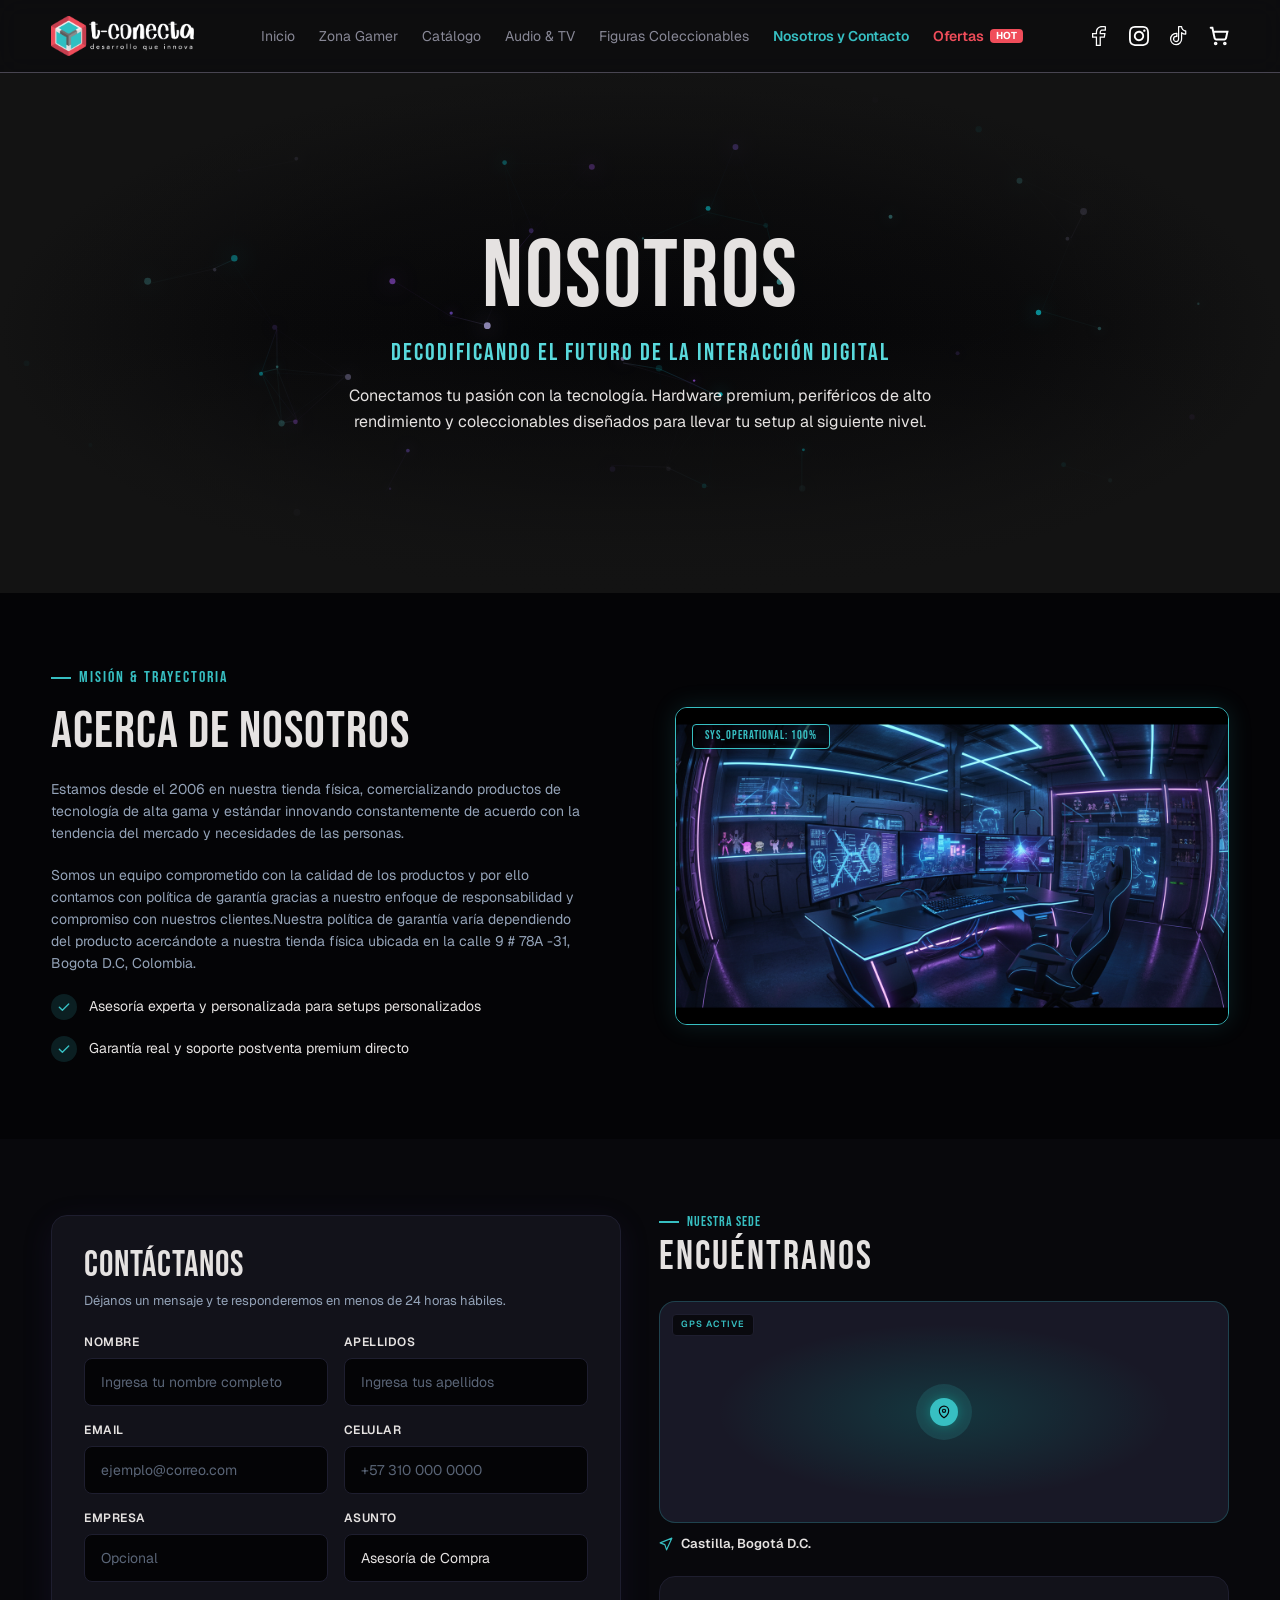
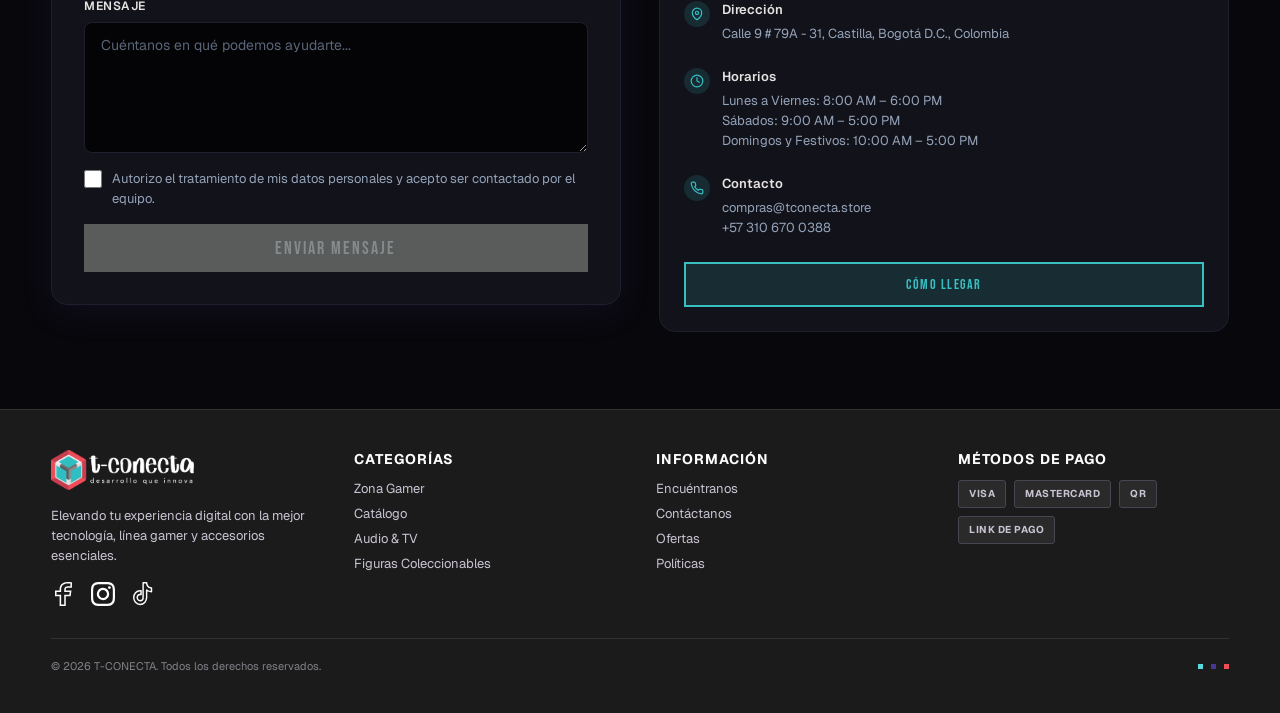
==== commit ce133073: "Carga de políticas" ====
--- a/nosotros.html
+++ b/nosotros.html
@@ -214,7 +214,7 @@
             <a href="#top" style="font-size:13px;color:#C9C4D3">Encuéntranos</a>
             <a href="#contacto" style="font-size:13px;color:#C9C4D3">Contáctanos</a>
             <a href="#" style="font-size:13px;color:#C9C4D3">Ofertas</a>
-            <a href="#" style="font-size:13px;color:#C9C4D3">Políticas</a>
+            <a href="politicas.html" style="font-size:13px;color:#C9C4D3">Políticas</a>
           </div>
         </div>
         <div style="display:flex;flex-direction:column;gap:12px">
--- a/styles.css
+++ b/styles.css
@@ -92,3 +92,8 @@
     max-width: calc(100% - 32px);
   }
 }
+
+@media (max-width: 768px) {
+  .hero-cta { gap: 20px !important; }
+  .hero-btn { flex: 1 1 100% !important; width: 100% !important; }
+}
